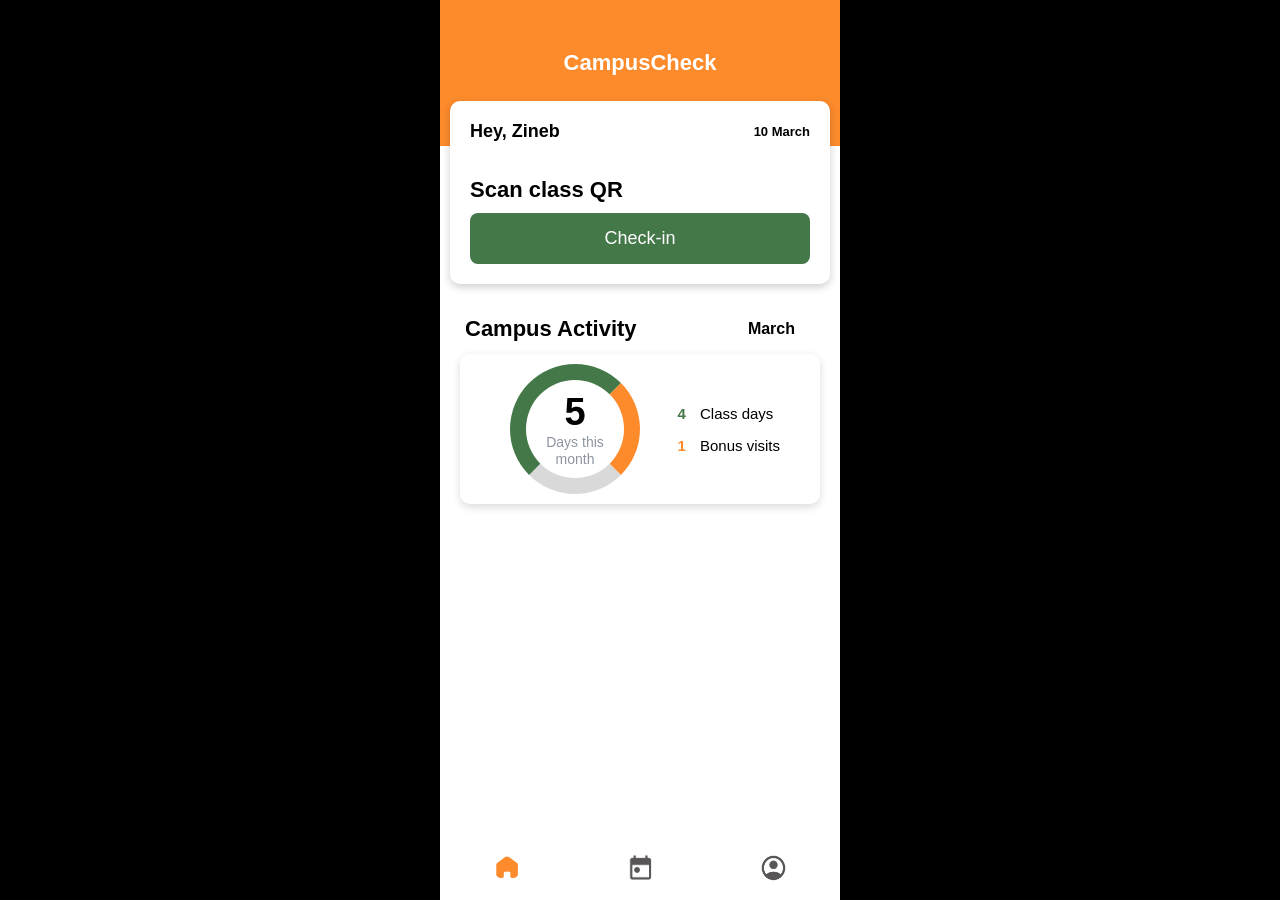
==== student-dashboard.html @ 266c73d4 "feat: create student dashboard interface" ====
<!DOCTYPE html>
<html lang="nl">
<head>
  <meta charset="UTF-8">
  <meta name="viewport" content="width=device-width, initial-scale=1.0">
  <title>Student Dashboard</title>
  <link rel="stylesheet" href="styles/student-dashboard.css">
</head>
<body>

<div class="screen">

  <header class="header">
    <h1>CampusCheck</h1>
  </header>

  <section class="check-card">
    <div class="card-top">
      <h2>Hey, Zineb</h2>
      <p>10 March</p>
    </div>

    <h3>Scan class QR</h3>

    <button class="check-btn">Check-in</button>
  </section>

  <section class="activity-title">
    <h3>Campus Activity</h3>
    <p>March</p>
  </section>

  <section class="activity-card">
    <div class="circle">
      <span>5</span>
      <p>Days this<br>month</p>
    </div>

    <div class="legend">
      <p><span class="green-text">4</span> Class days</p>
      <p><span class="orange-text">1</span> Bonus visits</p>
    </div>
  </section>

  <nav class="bottom-nav">

    <img src="images/icon_home_orange.png" class="nav-icon">
    <img src="images/icon_calender.png" class="nav-icon">
    <img src="images/icon_settings.png" class="nav-icon">

</nav>

</div>

</body>
</html>
---- styles/student-dashboard.css ----
body{
    margin:0;
    text-align:center;
    background:black;
    font-family:Arial, Helvetica, sans-serif;
    overflow:hidden;
    
}

/* app screen */

.screen{
    width:100%;
    max-width:400px;
    min-height:100vh;
    background:white;
    margin:0 auto;
    box-sizing:border-box;
    overflow:hidden;
    position:relative;
    
}


/* top header */

.header{
    background:#FD8B2C;
    color:white;
    padding:50px 20px 70px;
}

.header h1{
    margin:0;
    font-size:22px;
    font-weight:bold;
}

/* check in card */

.check-card{
    width:85%;
    background:white;
    margin:-45px auto 20px;
    padding:20px;
    border-radius:10px;
    box-shadow:0px 3px 8px rgba(0,0,0,0.2);
    text-align:left;
}

.card-top{
    display:flex;
    justify-content:space-between;
    align-items:center;
}

.card-top h2{
    margin:0;
    font-size:18px;
}

.card-top p{
    margin:0;
    font-size:13px;
    font-weight:bold;
}

.check-card h3{
    font-size:22px;
    margin-top:35px;
    margin-bottom:10px;
}


/* check in button */

.check-btn{
    width:100%;
    padding:15px;
    background:#447848;
    border:none;
    border-radius:8px;
    color:white;
    font-size:18px;
    cursor:pointer;
}

/* activity section title */

.activity-title{
    width:85%;
    margin: auto 15px;
    display:flex;
    justify-content:space-between;
    align-items:center;
}

.activity-title h3{
    margin: 10px;
    font-size:22px;
}

.activity-title p{
    font-weight:bold;
}

/* activity card */

.activity-card{
    width:85%;
    background:white;
    margin:0 auto;
    padding:10px;
    border-radius:10px;

    display:flex;
    justify-content:space-between;
    align-items:center;

    box-shadow:0px 3px 8px rgba(0,0,0,0.15);
}

/* circle */

.circle{
    width:130px;
    height:130px;
    margin-left:40px;
    border-radius:80%;
    border:16px solid #D9D9D9;
    border-top-color:#447848;
    border-left-color:#447848;
    border-right-color:#FD8B2C;
    display:flex;
    flex-direction:column;
    justify-content:center;
    align-items:center;
    box-sizing:border-box;
}

.circle span{
    font-size:38px;
    font-weight:bold;
}

.circle p{
    margin:0;
    color:#8D95A0;
    font-size:14px;
    line-height:1.2;
}

/* legend */

.legend{
    text-align:left;
    padding-right: 30px;
    font-size:15px;
}

.legend p{
    margin:15px 0;
}

.green-text{
    color:#447848;
    margin-right:10px;
    font-weight: bold;
}

.orange-text{
    color:#FD8B2C;
    margin-right:10px;
    font-weight: bold;
}

/* bottom navigation */

.bottom-nav{
    position:fixed;
    bottom:0;
    left:50%;
    transform:translateX(-50%);
    width:100%;
    max-width:400px;
    background:white;
    display:flex;
    justify-content:space-around;
    align-items:center;
    padding:18px 0;
    box-sizing:border-box;
}

.nav-icon{
    width:28px;
    height:28px;
}
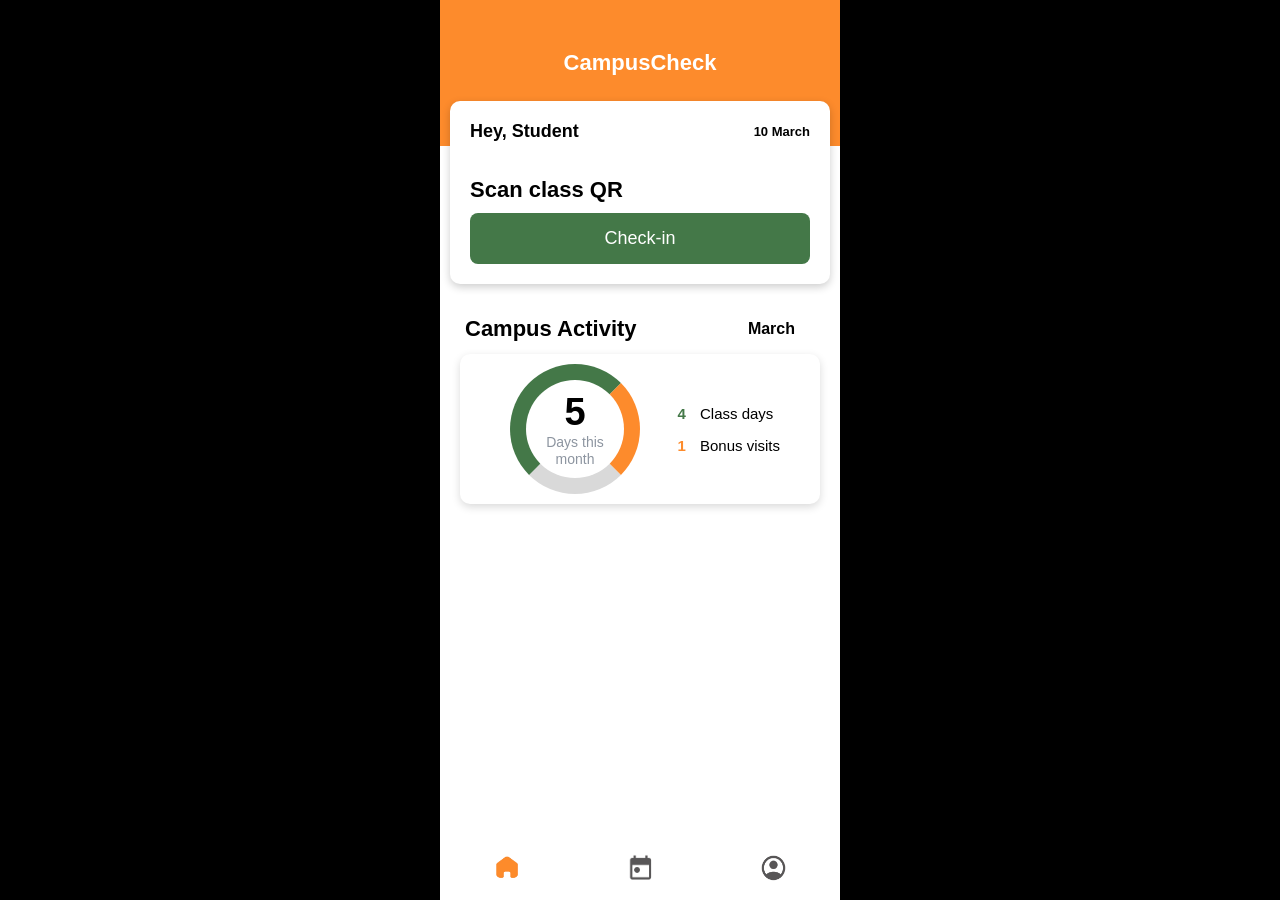
==== commit a166d949: "feat: connect student login to dashboard" ====
--- a/student-dashboard.html
+++ b/student-dashboard.html
@@ -16,7 +16,7 @@
 
   <section class="check-card">
     <div class="card-top">
-      <h2>Hey, Zineb</h2>
+      <h2 id="welcomeName"></h2>
       <p>10 March</p>
     </div>
 
@@ -51,6 +51,6 @@
 </nav>
 
 </div>
-
+<script src="javascript/student-dashboard.js"></script>
 </body>
 </html>
